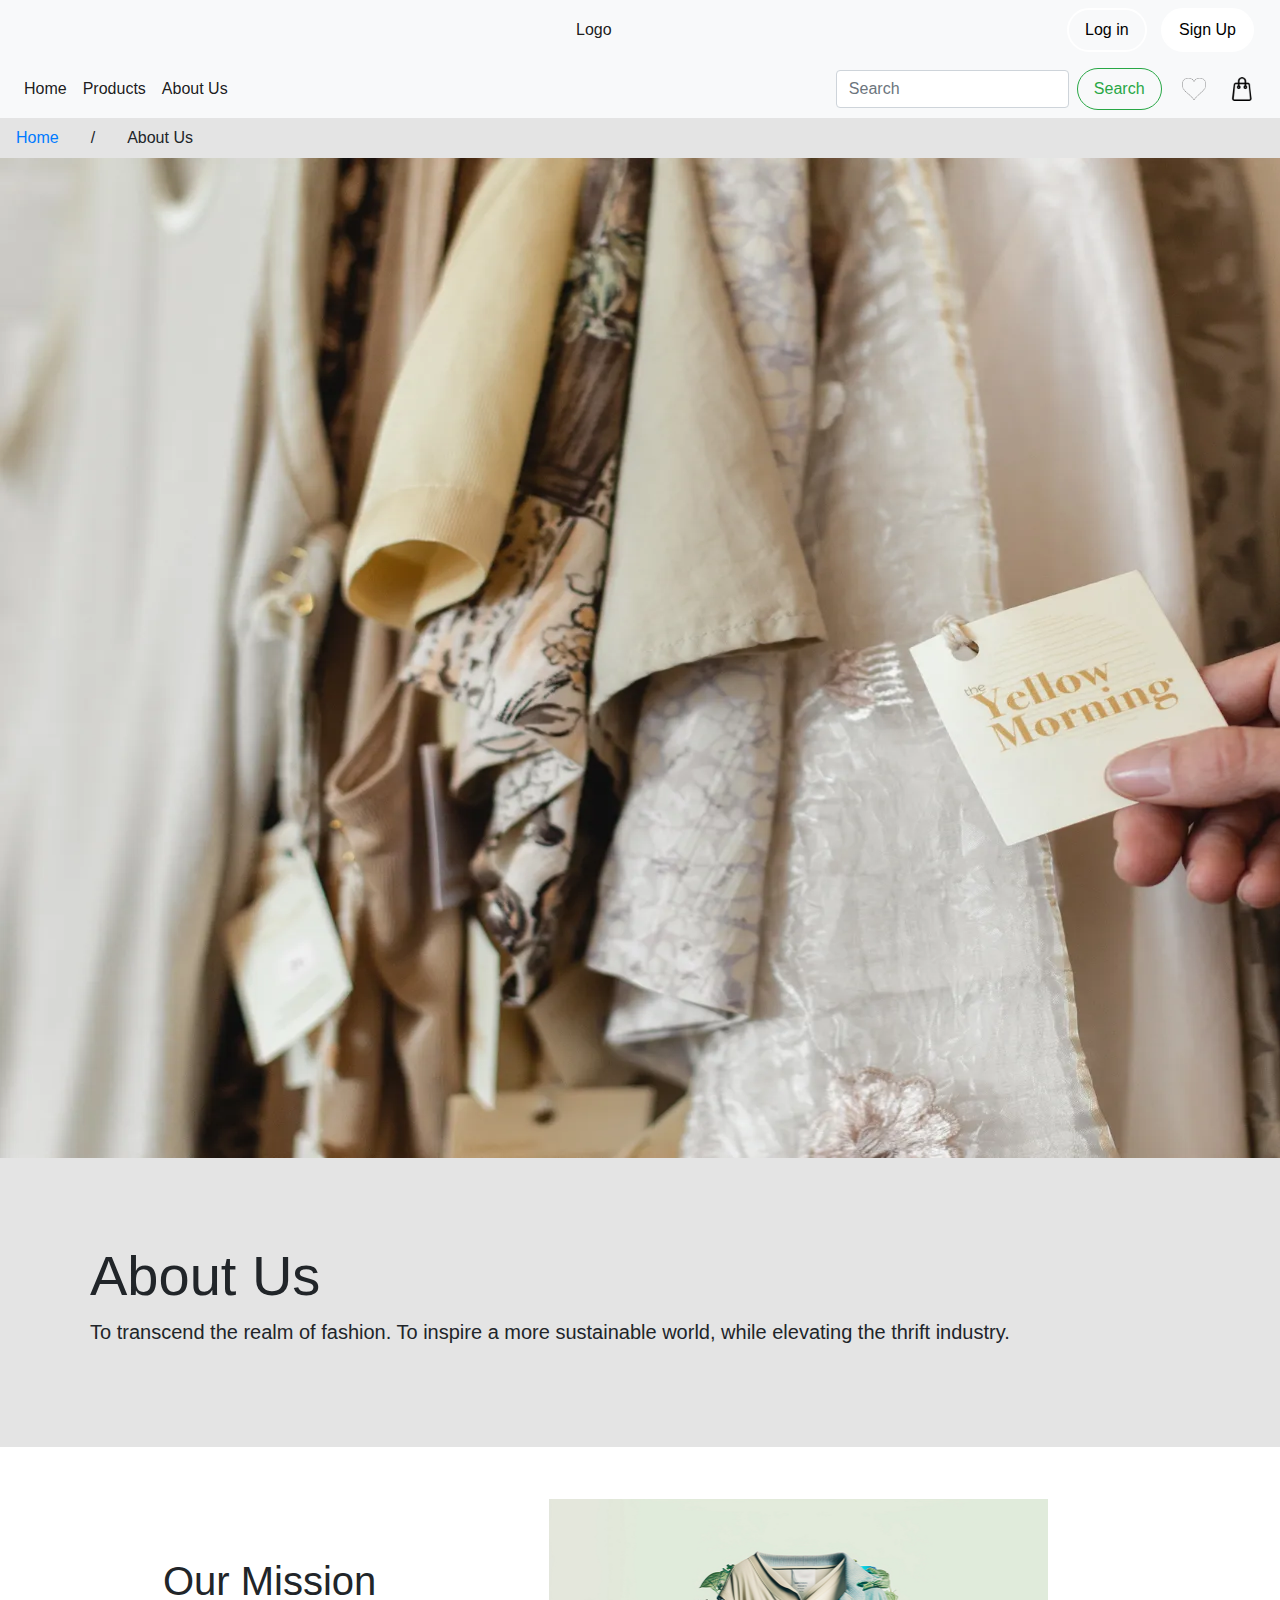
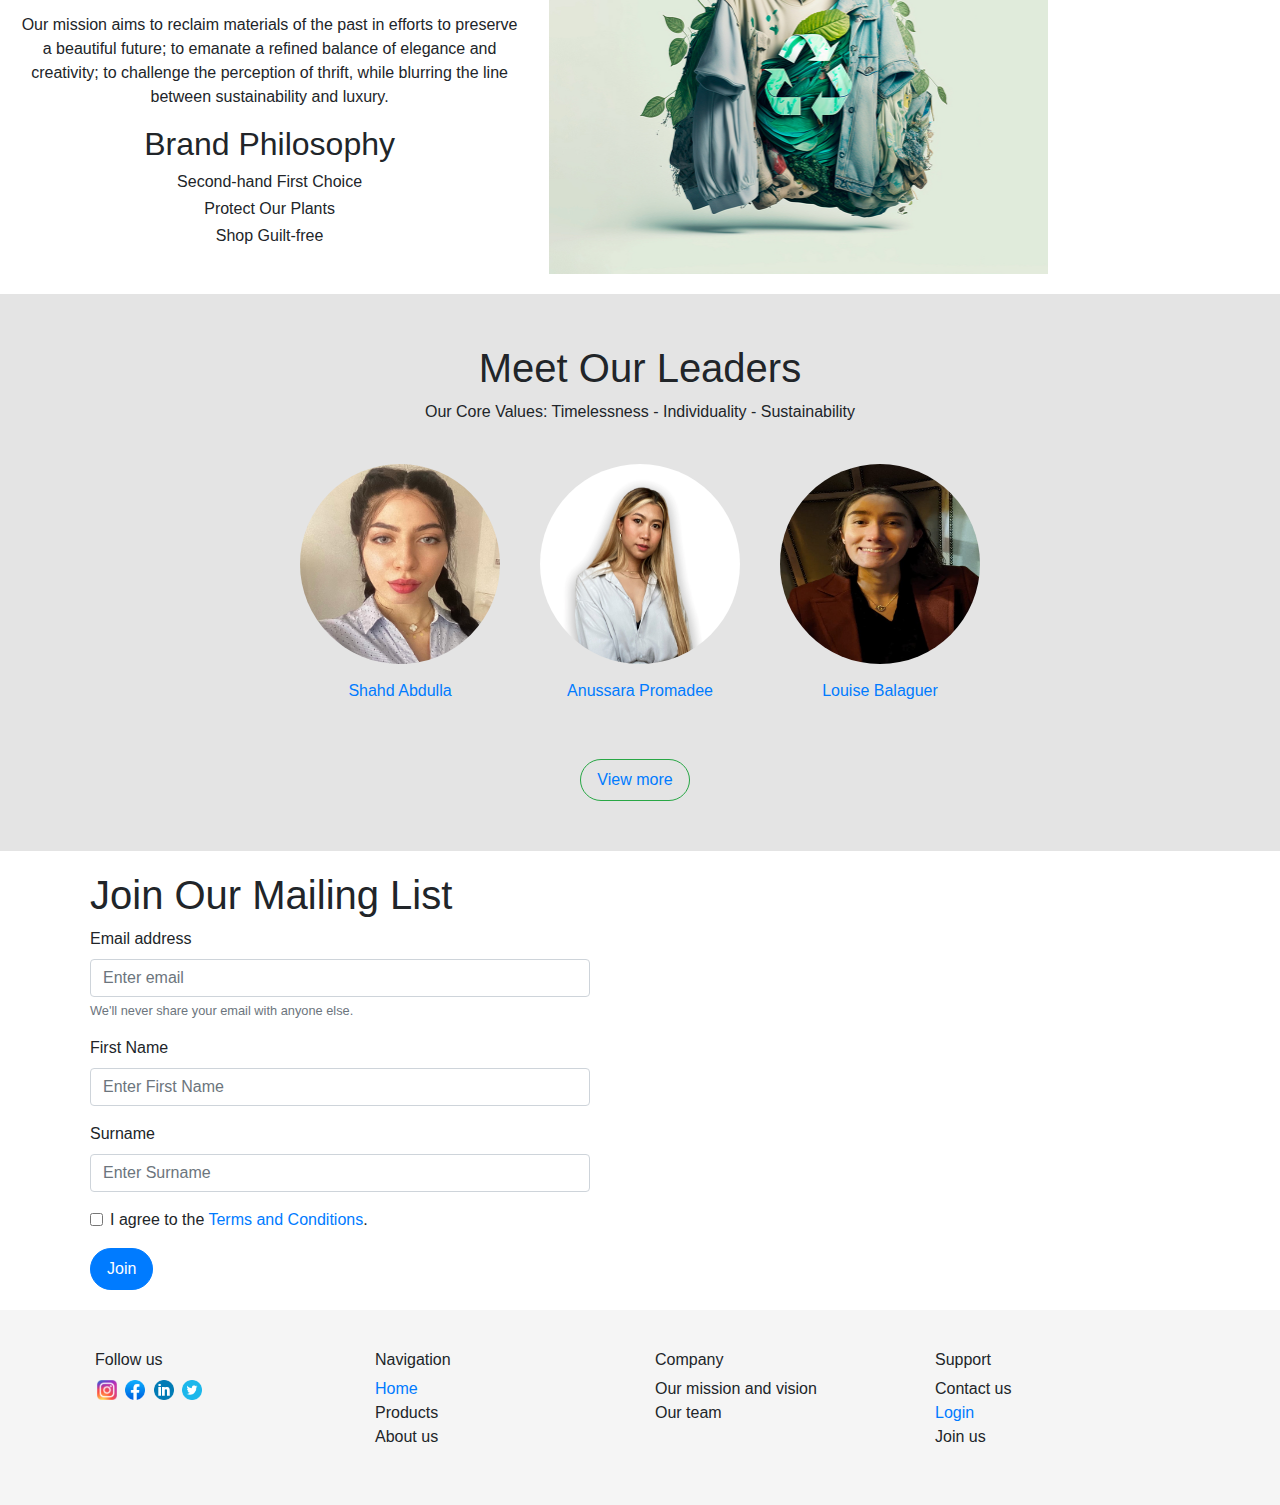
==== aboutus.html @ a41426b3 "add about us page and style sheet" ====
<!DOCTYPE html>
<html lang="en">
  <head>
    <meta charset="UTF-8" />
    <meta http-equiv="X-UA-Compatible" content="IE=edge" />
    <meta
      name="viewport"
      content="width=device-width, initial-scale=1, shrink-to-fit=no"
    />
    <title>Website's Name</title>
    <link
      rel="stylesheet"
      href="https://cdn.jsdelivr.net/npm/bootstrap@4.3.1/dist/css/bootstrap.min.css"
      integrity="sha384-ggOyR0iXCbMQv3Xipma34MD+dH/1fQ784/j6cY/iJTQUOhcWr7x9JvoRxT2MZw1T"
      crossorigin="anonymous"
    />
    <link rel="stylesheet" href="index.css" />
    <link rel="stylesheet" href="aboutus.css" />
  </head>

  <header class="">
    <nav class="first-nav navbar navbar-expand-lg navbar-light bg-light ">
      <a class="navbar-brand" href="#">Logo</a>
      
      <div class="nav-button-container">
        <button class="btn btn-outline-primary">
          <a class="nav-link" href="login.html">Log in</a>
        </button>
        <button class="btn btn-secondary" href="#">
          <a class="nav-link" href="login.html">Sign Up</a>
        </button>
      </div>
    </nav>

    <nav class="second-nav navbar navbar-expand-lg navbar-light bg-light ">
      <button
        class="navbar-toggler"
        type="button"
        data-toggle="collapse"
        data-target="#navbarTogglerDemo01"
        aria-controls="navbarTogglerDemo01"
        aria-expanded="false"
        aria-label="Toggle navigation"
      >
        <span class="navbar-toggler-icon"></span>
      </button>

      <div class="collapse navbar-collapse" id="navbarTogglerDemo01">
        <ul class="navbar-nav mr-auto mt-2 mt-lg-0">
          <li class="nav-item active">
            <a class="nav-link" href="index.html"
              >Home <span class="sr-only">(current)</span></a
            >
          </li>
          <li class="nav-item active">
            <a class="nav-link" href="#"
              >Products <span class="sr-only">(current)</span></a
            >
          </li>

          <li class="nav-item active">
            <a class="nav-link" href="#"
              >About Us <span class="sr-only">(current)</span></a
            >
          </li>
        </ul>
      </div>

      <form class="form-inline my-2 my-lg-0">
        <input
          class="form-control mr-sm-2"
          type="search"
          placeholder="Search"
          aria-label="Search"
        />
        <button class="btn btn-outline-success my-2 my-sm-0" type="submit">Search</button>
      </form>
      <div>
        <img
          class="nav-img-heart-checkout"
          src="imgs/img-header/nav-heart.png"
        />
        <span class="basket">
            <img
            class="nav-img-heart-checkout"
            src="imgs/img-header/nav-checkout.png"
            />
            <span id="basketAmount"></span>
        </span>
      </div>
    </nav>
  </header>

<!--Shahd's HTML starts here-->
<!-- this is page title: to tell a user which page are they in -->

<body>

 <ul class="nav">
  <li class="nav-item">
    <a class="nav-link active" href="index.html">Home</a>
  </li>
  <li class="nav-item">
      <a class="nav-link">/</a>
    </li>
  <li class="nav-item">
    <a class="nav-link ">About Us</a>
  </li>
</ul>
   <img class="aboutUs-cover-image" src="imgs/clothes-2.webp">
     <!-- About Us -->
<div class="jumbotron jumbotron-fluid" style="background-color: #E4E4E4;">
      <div class="container">
        <h1 class="display-4">About Us</h1>
        <p class="lead">To transcend the realm of fashion. To inspire a more sustainable world, while elevating the thrift industry.</p>
      </div>
</div>


    <!-- Our Mission -->
    <div class="our-mission-container">
          <div class="row">
            <div class="col-md-5 ourMission">
              <h1>
                <h1>Our Mission</h1>  
              </h1> 
                <p> Our mission aims to reclaim materials of the past in efforts to preserve a beautiful future; to emanate a refined balance of elegance and creativity; to challenge the perception of thrift, while blurring the line between sustainability and luxury.</p>
                <h2>
                  Brand Philosophy
                </h2>
                <h6>Second-hand First Choice</h6>
                <h6>Protect Our Plants</h6>
                <h6>Shop Guilt-free</h6>
              </div>
              <div class="col-md-5"> 
                <img src="imgs/img-aboutUs/sustainable.jpeg" alt="Our mission" style="width:100%">
              </div>
          </div>
    </div>

    <!-- Meet Our Leaders -->
 <div class="meet-our-leaders-container">
          <header>
            <h1>Meet Our Leaders</h1>  
          </header> 
            <p>Our Core Values: Timelessness - Individuality - Sustainability</p>
            <div class="row justify-content-sm-center grouppic">
              <div class="column grouppic ">
                <figure>
                <img src="imgs/meet-our-leaders/shahd.jpg" alt="Leader 1" class="rounded-circle">
                <figcaption> <a href="https://www.linkedin.com/in/shahd-abdulla-b813a51a2/" target="_blank"> Shahd Abdulla</a></figcaption>
                </figure>
              </div>
              <div class="column grouppic">
                <figure>
                  <img src="imgs/meet-our-leaders/sara.jpg" alt="Leader 2" class="rounded-circle">
                  <figcaption><a href="https://www.linkedin.com/in/anussara-promadee/" target="_blank"> Anussara Promadee</a></figcaption>
                </figure>
              </div>
              <div class="column grouppic">
                <figure>
                <img src="imgs/meet-our-leaders/Louise.jpg" alt="Leader 3"  class="rounded-circle">
                <figcaption><a href="https://www.linkedin.com/in/louise-balaguer-163793255/" target="_blank"> Louise Balaguer</a></figcaption>
              </figure>
              </div>
            </div>
            
            <button class="btn btn-outline-success aboutusbtn"><a style="text-decoration: none"href="https://codefirstgirls.com/" target="_blank">View more</a></button>

  </div>
    <!--Newsletter-->
      <!-- <div class="container">
      <div class="row justify-content-md-center">
        <div class="col-md-5"> -->
          <!-- <div class="newsletter" -->
          <!-- </div>
        </div>
        </div> -->

<div class="container form-container">
   <header>
     <h1>Join Our Mailing List </h1> 
    </header>
    <form>
      <div class="form-group ">
        <label for="exampleInputEmail1">Email address</label>
        <input type="email" class="form-control" id="exampleInputEmail1" aria-describedby="emailHelp" placeholder="Enter email">
        <small id="emailHelp" class="form-text text-muted">We'll never share your email with anyone else.</small>
      </div>
      <div class="form-group">
        <label for="exampleInputPassword1">First Name</label>
        <input type="name" class="form-control" id="exampleInputPassword1" placeholder="Enter First Name">
      </div>
      <div class="form-group">
        <label for="exampleInputPassword1">Surname</label>
        <input type="name" class="form-control" id="exampleInputPassword1" placeholder="Enter Surname">
      </div>
      <div class="form-group form-check">
        </span>
        <input type="checkbox" class="form-check-input" id="exampleCheck1">
        <label class="form-check-label" for="exampleCheck1">I agree to the <a href="https://www.apple.com/uk/legal/internet-services/itunes/uk/terms.html" target="_blank">Terms and Conditions</a>.</label>
      </div>
      <button type="submit" class="btn btn-primary">Join</button>
    </form>
</div>


  <footer>
    <div class="container">
      <div class="row justify-content-center">

     <div class="container">
        <div class="row">
          <div class="col-sm">
            <h6>Follow us</h6>
            <a href="https://www.instagram.com/codefirstgirls/" target="_blank">  <img class="follow-us"  src="imgs/img-footer/ig.png"> </a>
            <a href="https://www.facebook.com/codefirstgirls" target="_blank"> <img class="follow-us"  src="imgs/img-footer/fb.png"></a>
            <a href="https://www.linkedin.com/company/code-first-girls/" target="_blank"> <img class="follow-us"  src="imgs/img-footer/linkedin.png"></a>
            <a href="https://twitter.com/i/flow/login?redirect_after_login=%2FCodeFirstGirls" target="_blank"> <img class="follow-us"  src="imgs/img-footer/tw.png"></a>
          </div>

        <div class="col-md-3">
          <h6>Navigation</h6>
          <ul class="list-unstyled">
            <a href="index.html"> <li  >Home</li></a>
            
            <li>Products</li>
            <li>About us</li>
          </ul>
        </div>
        <div class="col-md-3">
          <h6>Company</h6>
          <ul class="list-unstyled">
            <li>Our mission and vision</li>
            <li>Our team</li>
          </ul>
        </div>
        <div class="col-md-3">
          <h6>Support</h6>
          <ul class="list-unstyled">
            <li>Contact us</li>
            <a href="login.html"><li>Login</li></a>
            <li>Join us</li>
          </ul>
        </div>
      </div>
    </div>
  </footer>


    <script
      src="https://code.jquery.com/jquery-3.3.1.slim.min.js"
      integrity="sha384-q8i/X+965DzO0rT7abK41JStQIAqVgRVzpbzo5smXKp4YfRvH+8abtTE1Pi6jizo"
      crossorigin="anonymous"
    ></script>
    <script
      src="https://cdn.jsdelivr.net/npm/popper.js@1.14.7/dist/umd/popper.min.js"
      integrity="sha384-UO2eT0CpHqdSJQ6hJty5KVphtPhzWj9WO1clHTMGa3JDZwrnQq4sF86dIHNDz0W1"
      crossorigin="anonymous"
    ></script>
    <script
      src="https://cdn.jsdelivr.net/npm/bootstrap@4.3.1/dist/js/bootstrap.min.js"
      integrity="sha384-JjSmVgyd0p3pXB1rRibZUAYoIIy6OrQ6VrjIEaFf/nJGzIxFDsf4x0xIM+B07jRM"
      crossorigin="anonymous"
    ></script>


  </body>
</html>
---- index.css ----
:root {
    --black: #000000;
    --white: #ffffff;
    --secondary: #ffffff;
    --secondary-text:var(--black);
    --primary:#E4E4E4;
    --primary-text:var(--black)
}


.first-nav > .navbar-brand {
    position: absolute;
    left: 45%;
    font-size: 1rem;
  }
  
  
  .container {
    padding: 20px;
  }


  /* button */
  .btn {
    border-radius: 24px;
    padding: 8px 16px;
    margin-right: 10px;
  }

/* Sign Up button */
  .btn-secondary {
    background: var(--secondary);
    color: var(--secondary-text);
    border: 2px solid var(--white)
    
  }
 .btn-secondary > .nav-link {
    color: var(--secondary-text);
    padding: 0;
  }

  /* .navbar-light .navbar-nav  .btn-secondary > .nav-link:hover {
    color: var(--secondary);
  } */

  .btn-secondary:hover{
    background-color: #E4E4E4;
    border: 2px solid var(--white)
  }
  

/* Log in Button */
  .btn-outline-primary{
    background: transparent;
    color: var(--secondary-text);
    border: 2px solid var(--white);
    
  }
 .btn-outline-primary > .nav-link {
    color: var(--secondary-text);
    padding: 0;
  }
 .btn-outline-primary > .nav-link:hover {
    background-color: #E4E4E4;
  }

  .btn-outline-primary:hover{
    background-color: #E4E4E4;
    border: 2px solid var(--white)
  }
  
.nav-2{
    background-color: #E4E4E4;
}

.nav-button-container {
    margin-left:auto;
  }


/* @media (max-width: 998px) {
    footer {
        background-color: red;
      } 
}*/
  /* this is going to apply css on screen sizes up to a maximum of 768px */
@media (max-width: 768px) {
    /* .nav-button-container {
        margin-left: 0;
      } */

      /* > is a child selector. any classname of navbar-brand inside the class name of first-nav will apply the following css*/
      .first-nav > .navbar-brand {
        position: relative;
        left: 0;
      }
}

.second-nav > .form-inline{
    margin-left: auto;
  }

.nav-img-heart-checkout{
    width: 24px;
    margin-left: 10px;
    margin-right: 10px;
}

.slide-image{
  width: auto;
  height: 617px;
}

footer {
    background-color: #f5f5f5;

  }

.follow-us{
    width: 24px;
    height: 24px;
    padding: 2px;
  }

  .browse-now{
    text-align: center;
  }

.new-product> button{
  font-size: 10px;
  padding: 8px 16px;
}
/* first container */
.first-container-info{
  margin: 40px;
}
.first-container-text > button{
  margin-top: 40px;
} 
.first-container-text{
  text-align: left;
  margin-left: 40px;
}
/* .home-first-container{
  background-color: #E4E4E4;
} */

.first-container-img{
  width: 638px;
  height: 384px;
}
/* Login-page */
.login-form{
  background-color: #E4E4E4;
  padding: 40px;
}

.login-form-buttom{
  margin-bottom: 50px;
  border-radius: 0;
  background-color: white;
  font-weight: bold;

}


/* images */
.exanple1{
  width: 500px;
  
}

.basket {
  position: relative;
}

#basketAmount {
  position: absolute;
  top: -10px;
  left: 0;
  padding: 5px;
  background-color: red;
  border-radius: 50%;
  height: 25px;
  text-align: center;
  width: 25px;
  display: none;
}
---- aboutus.css ----
.meet-our-leaders-container img{
width: 200px;
height: 200px;
border-radius:50%;
}

/*Meet Our Leaders Photos*/
/* .column {
  float:left;
  width:33.33%;
  padding:5px;
} */

.row::after{
  clear:both;
  display:table;
}

.our-mission-container {
  text-align: center;
  padding: 20px;
  
}
.ourMission{
  margin-top: 50px;
}

.meet-our-leaders-container {
  background: #E4E4E4;
  text-align: center;
  padding:50px;

}

.newsletter {
    background: lightgrey;
    text-align: center;
    padding: 5px;
}

.groupic > .aboutbtn{
  width:50px;
}

.grouppic{
  margin:20px;
}

.form-group .form-control{
width: 500px;
}
.nav{
  background-color: #E4E4E4;
}

.meet-our-leaders-container figcaption{
  margin-top: 15px;
}

.aboutUs-cover-image{
  width: 2000px;
  height: 1000px;
}
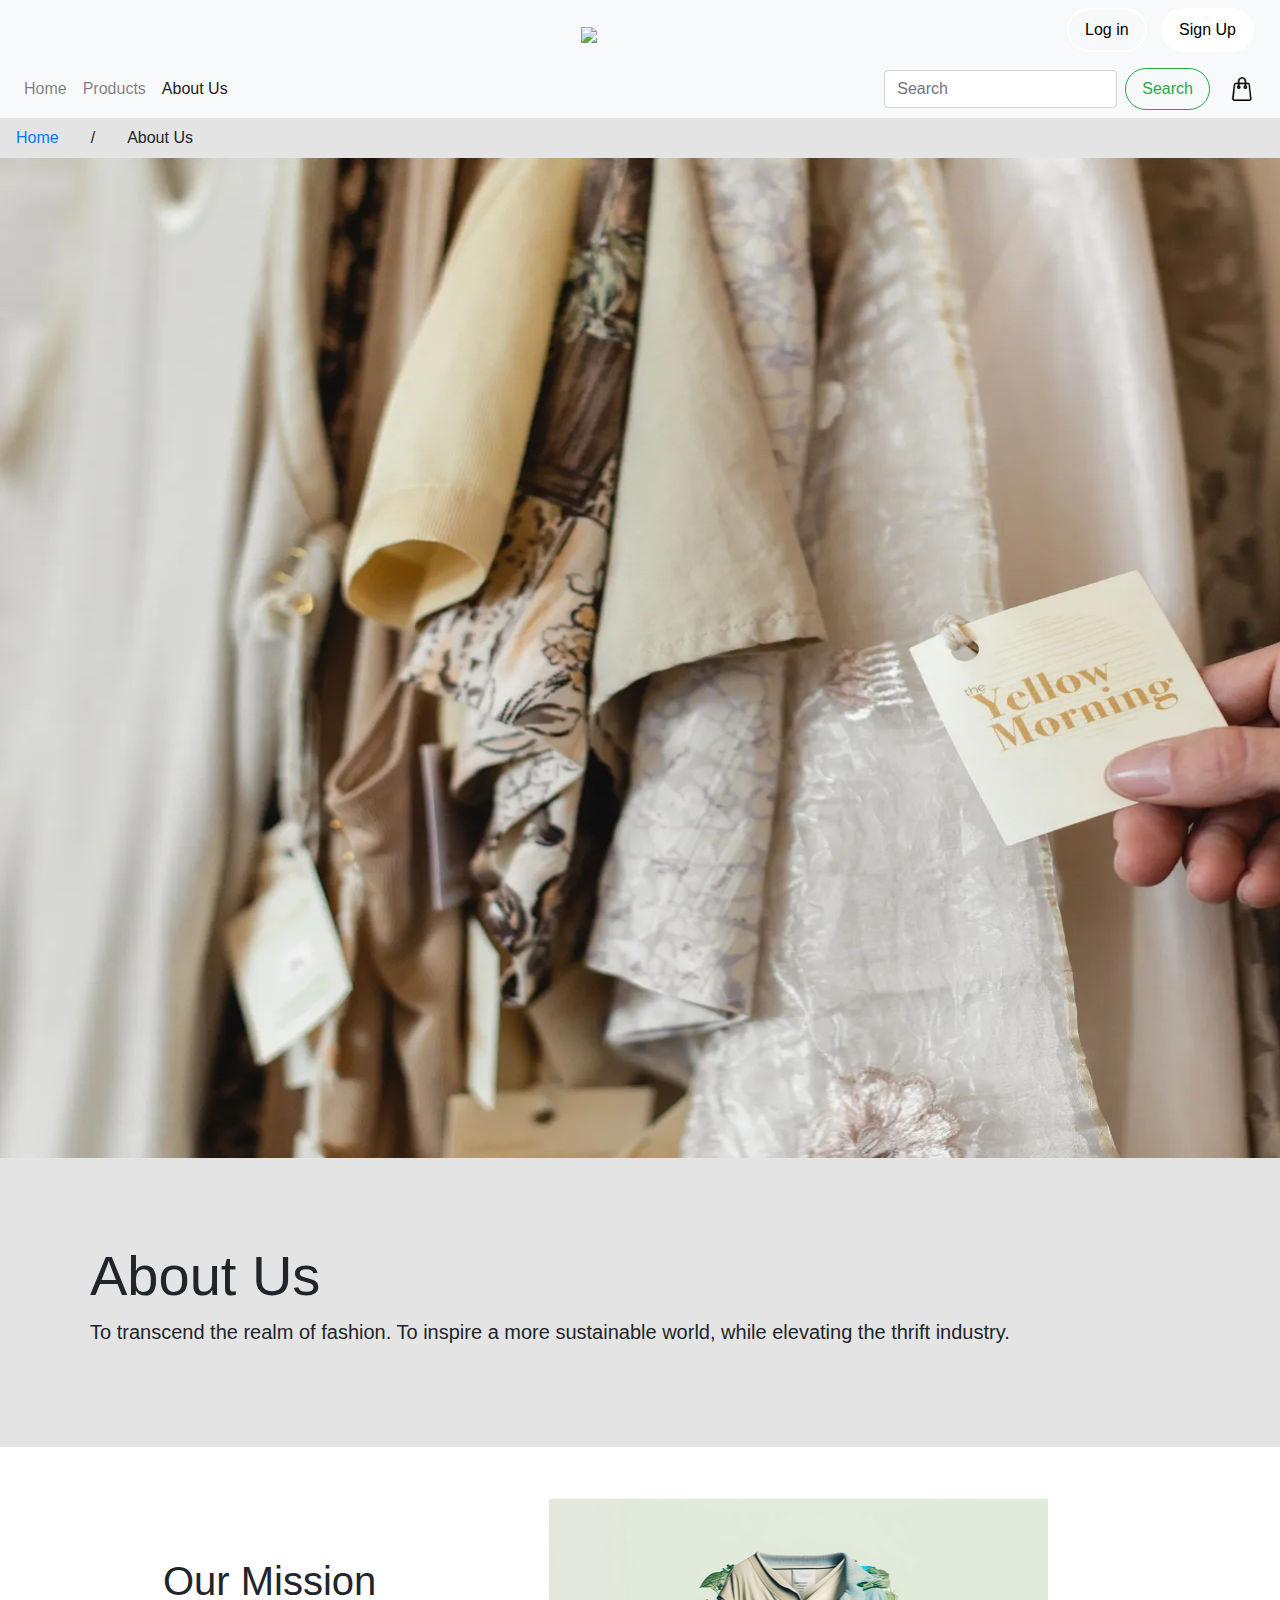
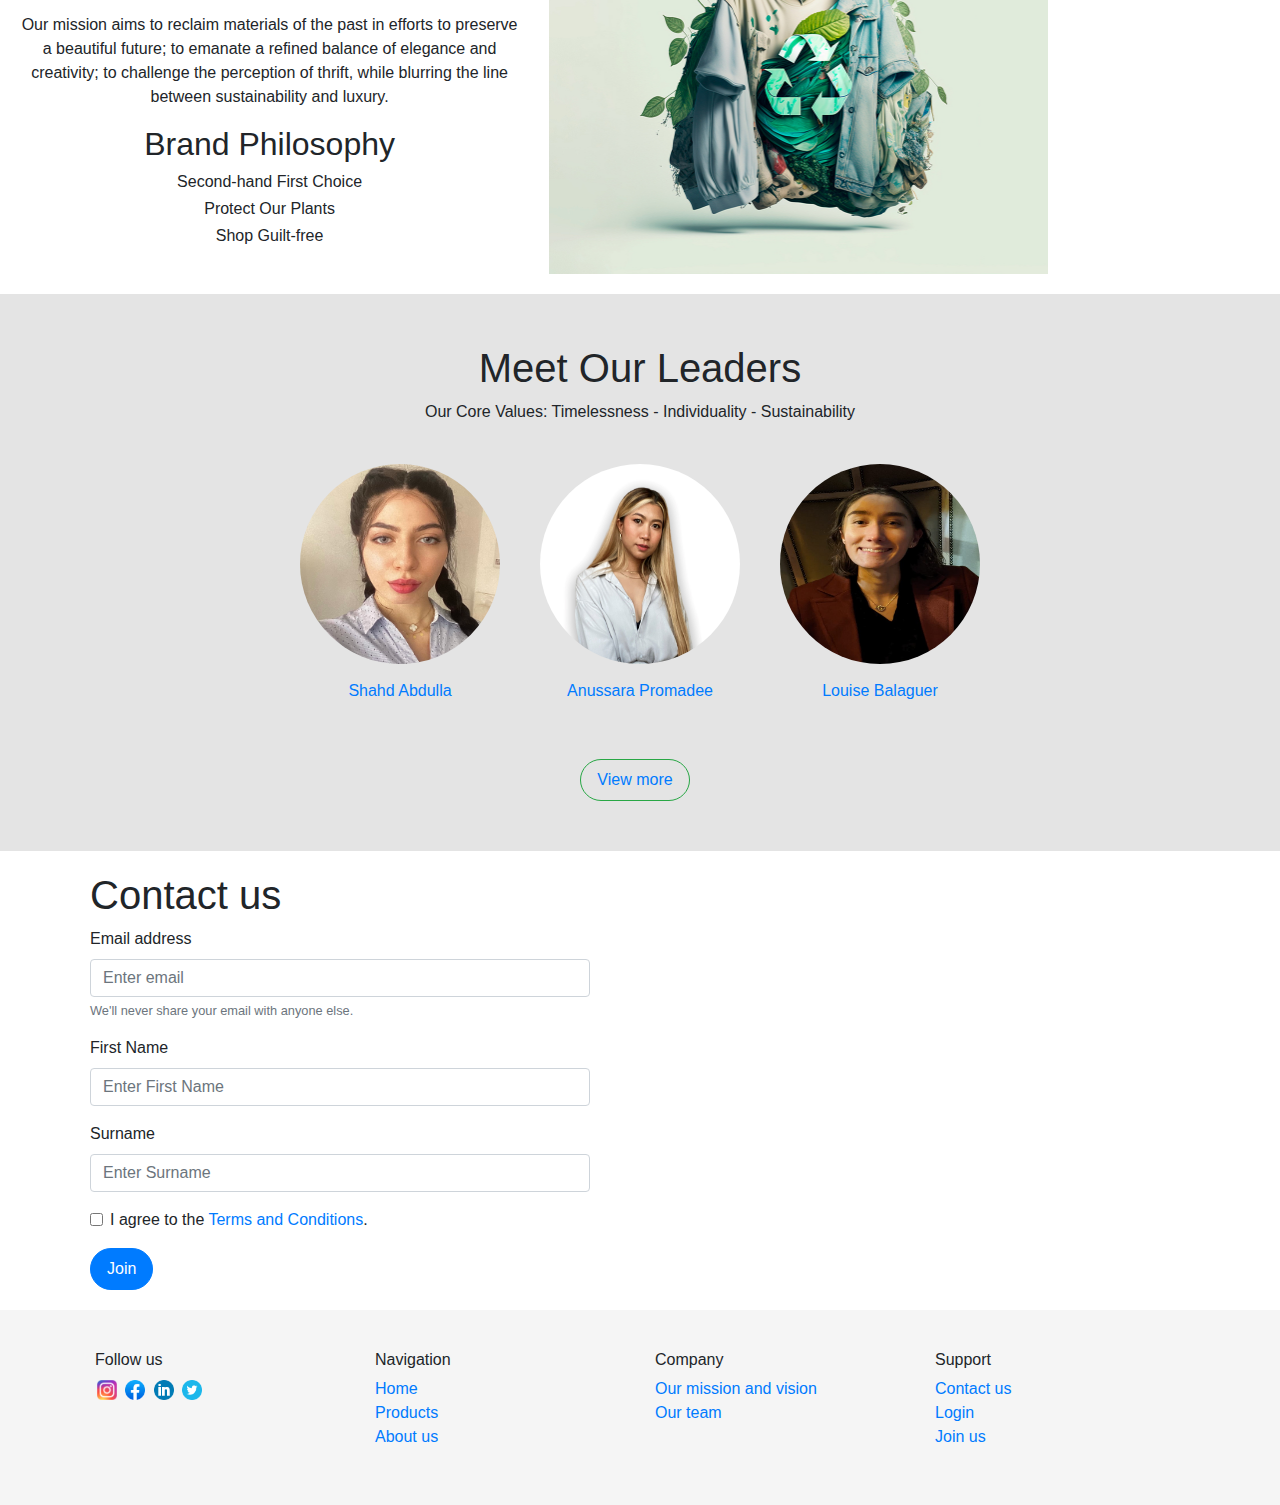
==== commit fae51fae: "update" ====
--- a/aboutus.html
+++ b/aboutus.html
@@ -7,7 +7,7 @@
       name="viewport"
       content="width=device-width, initial-scale=1, shrink-to-fit=no"
     />
-    <title>Website's Name</title>
+    <title>Hanger Fashion</title>
     <link
       rel="stylesheet"
       href="https://cdn.jsdelivr.net/npm/bootstrap@4.3.1/dist/css/bootstrap.min.css"
@@ -20,7 +20,8 @@
 
   <header class="">
     <nav class="first-nav navbar navbar-expand-lg navbar-light bg-light ">
-      <a class="navbar-brand" href="#">Logo</a>
+      <a class="navbar-brand" href="index.html"><img src="imgs/My project.png" style="height: 140px;
+        width:auto; padding: 5px; margin-top: 10px;"></a>
       
       <div class="nav-button-container">
         <button class="btn btn-outline-primary">
@@ -47,19 +48,19 @@
 
       <div class="collapse navbar-collapse" id="navbarTogglerDemo01">
         <ul class="navbar-nav mr-auto mt-2 mt-lg-0">
-          <li class="nav-item active">
+          <li class="nav-item">
             <a class="nav-link" href="index.html"
-              >Home <span class="sr-only">(current)</span></a
+              >Home</a
             >
           </li>
-          <li class="nav-item active">
-            <a class="nav-link" href="#"
-              >Products <span class="sr-only">(current)</span></a
+          <li class="nav-item">
+            <a class="nav-link" href="productspage.html"
+              >Products </a
             >
           </li>
 
           <li class="nav-item active">
-            <a class="nav-link" href="#"
+            <a class="nav-link" href="aboutus.html"
               >About Us <span class="sr-only">(current)</span></a
             >
           </li>
@@ -76,10 +77,14 @@
         <button class="btn btn-outline-success my-2 my-sm-0" type="submit">Search</button>
       </form>
       <div>
-        <img
+        <!-- <span class="love">
+          <img
           class="nav-img-heart-checkout"
           src="imgs/img-header/nav-heart.png"
         />
+        <span id="loveItems"></span>
+        </span> -->
+       
         <span class="basket">
             <img
             class="nav-img-heart-checkout"
@@ -118,7 +123,8 @@
 
 
     <!-- Our Mission -->
-    <div class="our-mission-container">
+    <div id="mission" class="our-mission-container align-self-center">
+
           <div class="row">
             <div class="col-md-5 ourMission">
               <h1>
@@ -139,7 +145,7 @@
     </div>
 
     <!-- Meet Our Leaders -->
- <div class="meet-our-leaders-container">
+ <div id="ourTeam" class="meet-our-leaders-container">
           <header>
             <h1>Meet Our Leaders</h1>  
           </header> 
@@ -179,7 +185,8 @@
 
 <div class="container form-container">
    <header>
-     <h1>Join Our Mailing List </h1> 
+    <a><h1 id="contactUs">Contact us</h1> </a>
+     
     </header>
     <form>
       <div class="form-group ">
@@ -205,47 +212,48 @@
 </div>
 
 
-  <footer>
-    <div class="container">
-      <div class="row justify-content-center">
-
-     <div class="container">
-        <div class="row">
-          <div class="col-sm">
-            <h6>Follow us</h6>
-            <a href="https://www.instagram.com/codefirstgirls/" target="_blank">  <img class="follow-us"  src="imgs/img-footer/ig.png"> </a>
-            <a href="https://www.facebook.com/codefirstgirls" target="_blank"> <img class="follow-us"  src="imgs/img-footer/fb.png"></a>
-            <a href="https://www.linkedin.com/company/code-first-girls/" target="_blank"> <img class="follow-us"  src="imgs/img-footer/linkedin.png"></a>
-            <a href="https://twitter.com/i/flow/login?redirect_after_login=%2FCodeFirstGirls" target="_blank"> <img class="follow-us"  src="imgs/img-footer/tw.png"></a>
-          </div>
-
-        <div class="col-md-3">
-          <h6>Navigation</h6>
-          <ul class="list-unstyled">
-            <a href="index.html"> <li  >Home</li></a>
-            
-            <li>Products</li>
-            <li>About us</li>
-          </ul>
+<footer>
+  <div class="container">
+    <div class="row justify-content-center">
+
+   <div class="container">
+      <div class="row">
+        <div class="col-sm">
+          <h6>Follow us</h6>
+          <a href="https://www.instagram.com/codefirstgirls/" target="_blank">  <img class="follow-us"  src="imgs/img-footer/ig.png"> </a>
+          <a href="https://www.facebook.com/codefirstgirls" target="_blank"> <img class="follow-us"  src="imgs/img-footer/fb.png"></a>
+          <a href="https://www.linkedin.com/company/code-first-girls/" target="_blank"> <img class="follow-us"  src="imgs/img-footer/linkedin.png"></a>
+          <a href="https://twitter.com/i/flow/login?redirect_after_login=%2FCodeFirstGirls" target="_blank"> <img class="follow-us"  src="imgs/img-footer/tw.png"></a>
         </div>
-        <div class="col-md-3">
-          <h6>Company</h6>
-          <ul class="list-unstyled">
-            <li>Our mission and vision</li>
-            <li>Our team</li>
-          </ul>
-        </div>
-        <div class="col-md-3">
-          <h6>Support</h6>
-          <ul class="list-unstyled">
-            <li>Contact us</li>
-            <a href="login.html"><li>Login</li></a>
-            <li>Join us</li>
-          </ul>
-        </div>
+
+      <div class="col-md-3">
+        <h6>Navigation</h6>
+        <ul class="list-unstyled">
+          <a href="index.html"> <li  >Home</li></a>
+          <a href="productspage.html"><li>Products</li></a>
+          <a href="aboutus.html"><li>About us</li></a>
+
+        </ul>
+      </div>
+      <div class="col-md-3">
+        <h6>Company</h6>
+        <ul class="list-unstyled">
+          <a href="aboutus.html#mission"> <li>Our mission and vision</li></a>
+        <a href="aboutus.html#ourTeam"><li>Our team</li></a>
+          
+        </ul>
+      </div>
+      <div class="col-md-3">
+        <h6>Support</h6>
+        <ul class="list-unstyled">
+          <a href="aboutus.html#contactUs"><li>Contact us</li></a>
+          <a href="login.html"><li>Login</li></a>
+          <a href="login.html"><li>Join us</li></a>
+        </ul>
       </div>
     </div>
-  </footer>
+  </div>
+</footer>
 
 
     <script
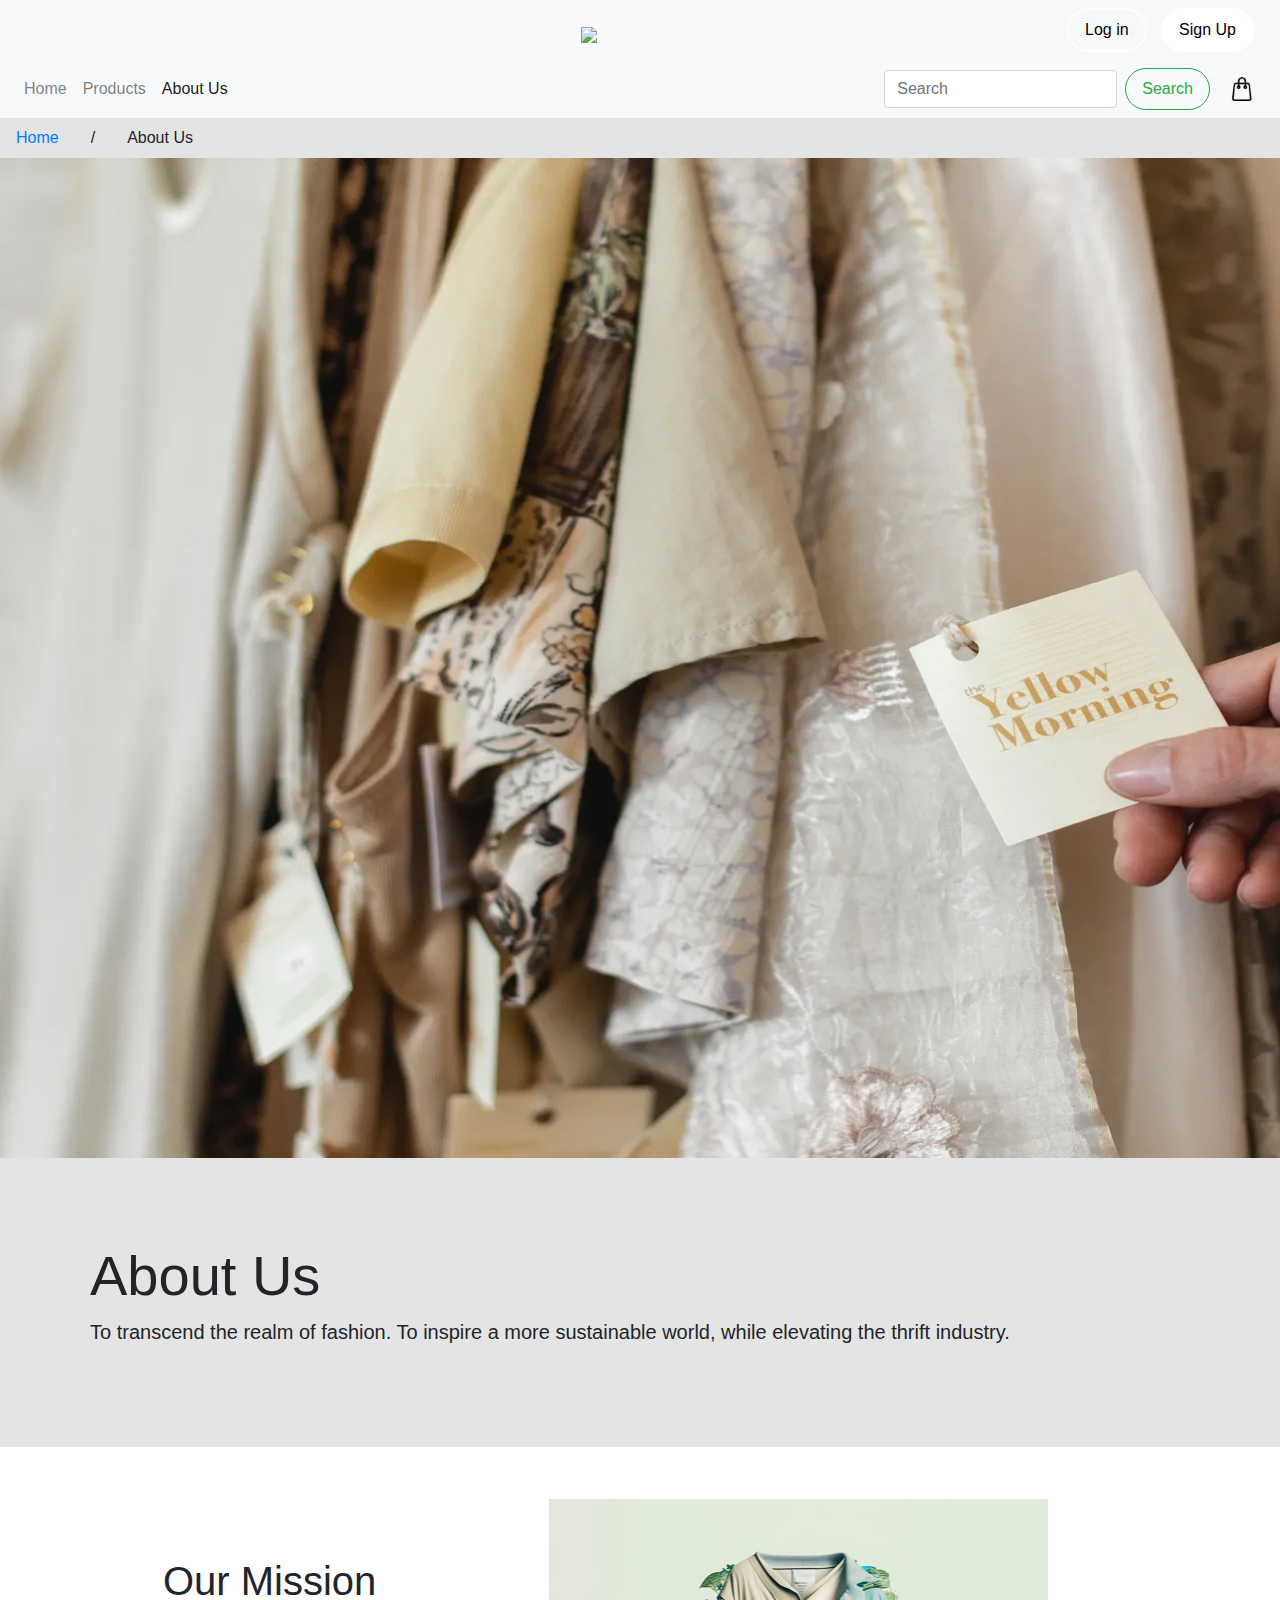
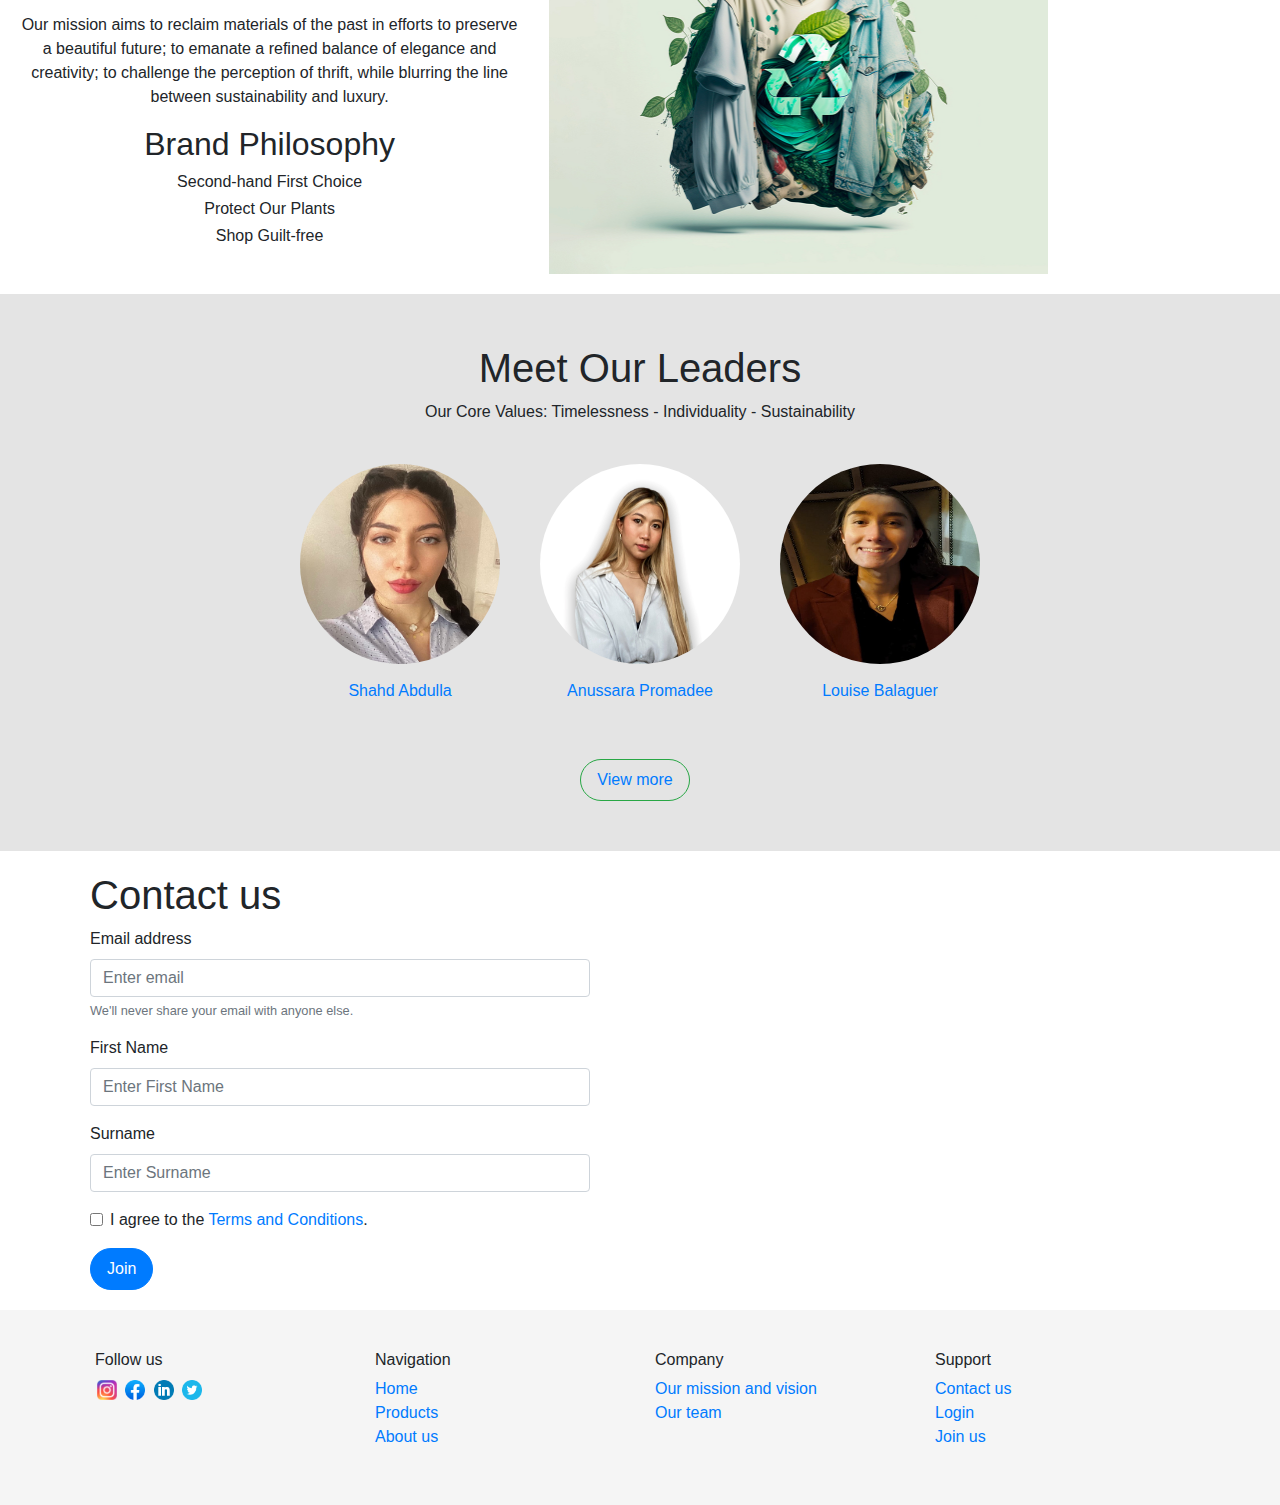
==== commit b1cd47d6: "update responsiveness" ====
--- a/aboutus.html
+++ b/aboutus.html
@@ -18,7 +18,7 @@
     <link rel="stylesheet" href="aboutus.css" />
   </head>
 
-  <header class="">
+  <header class="sticky-top">
     <nav class="first-nav navbar navbar-expand-lg navbar-light bg-light ">
       <a class="navbar-brand" href="index.html"><img src="imgs/My project.png" style="height: 140px;
         width:auto; padding: 5px; margin-top: 10px;"></a>
--- a/index.css
+++ b/index.css
@@ -77,6 +77,10 @@
     margin-left:auto;
   }
 
+  .form-control{
+    width: auto;
+    margin-right: 5px;
+  }
 
 /* @media (max-width: 998px) {
     footer {
@@ -96,6 +100,29 @@
       }
 }
 
+
+.home-first-container img{
+  width: 400px;
+  height: auto;
+} 
+
+.slide-image{
+  height: 400px;
+}
+
+
+@media (max-width: 575.98px) { 
+  .home-first-container img{
+    height: auto;
+    width: 300px;
+}
+.slide-image{
+  height: 200px;
+}
+
+ }
+
+ 
 .second-nav > .form-inline{
     margin-left: auto;
   }
@@ -106,10 +133,7 @@
     margin-right: 10px;
 }
 
-.slide-image{
-  width: auto;
-  height: 617px;
-}
+
 
 footer {
     background-color: #f5f5f5;
@@ -141,14 +165,11 @@
   text-align: left;
   margin-left: 40px;
 }
-/* .home-first-container{
-  background-color: #E4E4E4;
-} */
-
-.first-container-img{
-  width: 638px;
-  height: 384px;
-}
+
+.home-second-container img{
+height: 400px;
+}
+
 /* Login-page */
 .login-form{
   background-color: #E4E4E4;
@@ -163,18 +184,11 @@
 
 }
 
-
-/* images */
-.exanple1{
-  width: 500px;
-  
-}
-
 .basket {
   position: relative;
 }
 
-#basketAmount {
+#basketAmount{
   position: absolute;
   top: -10px;
   left: 0;
@@ -185,4 +199,26 @@
   text-align: center;
   width: 25px;
   display: none;
-}+  font-size: 10px;
+}
+.love{
+  position: relative;
+}
+#loveItems{
+  position: absolute;
+  background-color: pink;
+  top: -10px;
+  left: 0px;
+  font-size: 10px;
+  padding: 5px;
+  border-radius: 50%;
+  height: 25px;
+  text-align: center;
+  width: 25px;
+  display: none;
+
+}
+
+.home-new{
+  color: red;
+}
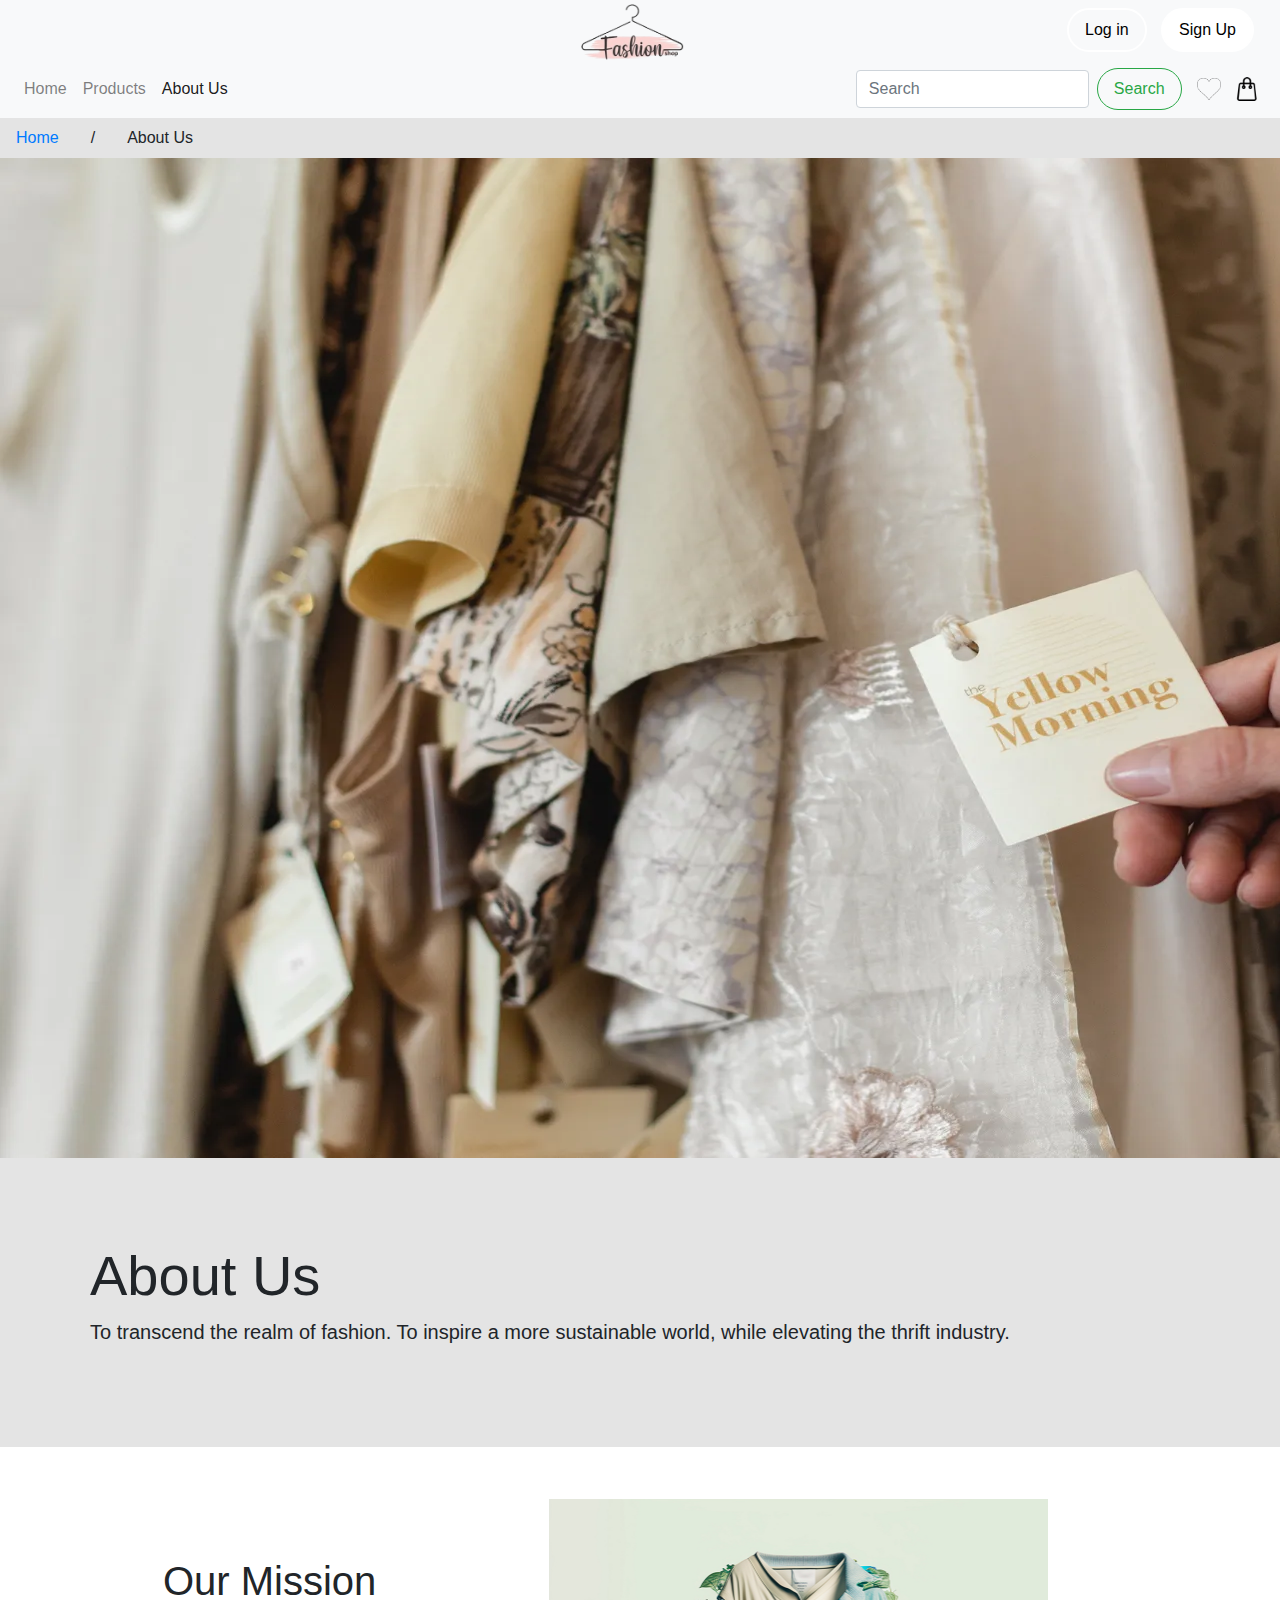
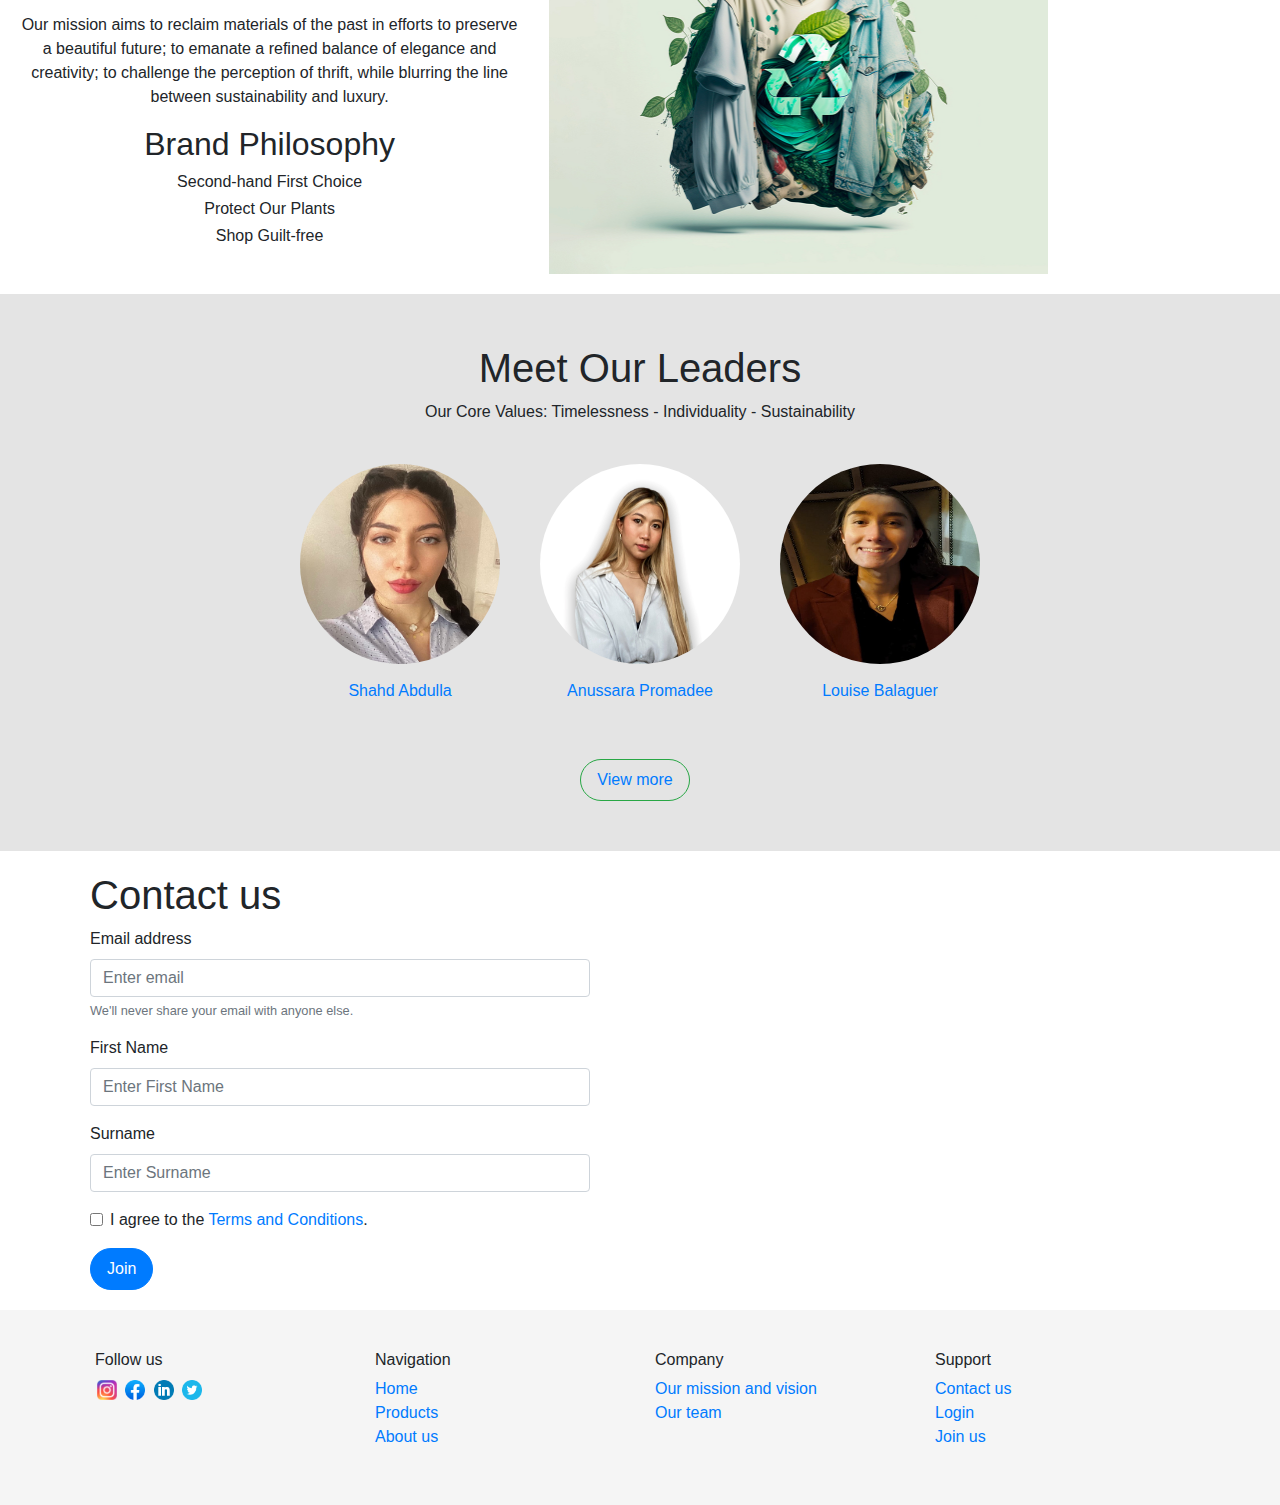
==== commit 3edba8c1: "update nav" ====
--- a/aboutus.html
+++ b/aboutus.html
@@ -20,14 +20,13 @@
 
   <header class="sticky-top">
     <nav class="first-nav navbar navbar-expand-lg navbar-light bg-light ">
-      <a class="navbar-brand" href="index.html"><img src="imgs/My project.png" style="height: 140px;
-        width:auto; padding: 5px; margin-top: 10px;"></a>
+      <a class="navbar-brand" href="index.html"><img src="imgs/My project-3.png"></a>
       
       <div class="nav-button-container">
         <button class="btn btn-outline-primary">
           <a class="nav-link" href="login.html">Log in</a>
         </button>
-        <button class="btn btn-secondary" href="#">
+        <button class="btn btn-secondary" href="login.html">
           <a class="nav-link" href="login.html">Sign Up</a>
         </button>
       </div>
@@ -77,13 +76,13 @@
         <button class="btn btn-outline-success my-2 my-sm-0" type="submit">Search</button>
       </form>
       <div>
-        <!-- <span class="love">
+        <span class="love">
           <img
           class="nav-img-heart-checkout"
           src="imgs/img-header/nav-heart.png"
         />
         <span id="loveItems"></span>
-        </span> -->
+        </span>
        
         <span class="basket">
             <img
--- a/index.css
+++ b/index.css
@@ -110,6 +110,12 @@
   height: 400px;
 }
 
+.first-nav img{
+ height: 67px;
+  width:auto; 
+  padding: 5px; 
+  margin-top: 5px;
+}
 
 @media (max-width: 575.98px) { 
   .home-first-container img{
@@ -120,6 +126,12 @@
   height: 200px;
 }
 
+.first-nav img{
+  height: 45px;
+}
+.form-control {
+  width: 120px;
+}
  }
 
  
@@ -129,8 +141,8 @@
 
 .nav-img-heart-checkout{
     width: 24px;
-    margin-left: 10px;
-    margin-right: 10px;
+    margin-left: 5px;
+    margin-right: 5px;
 }
 
 
